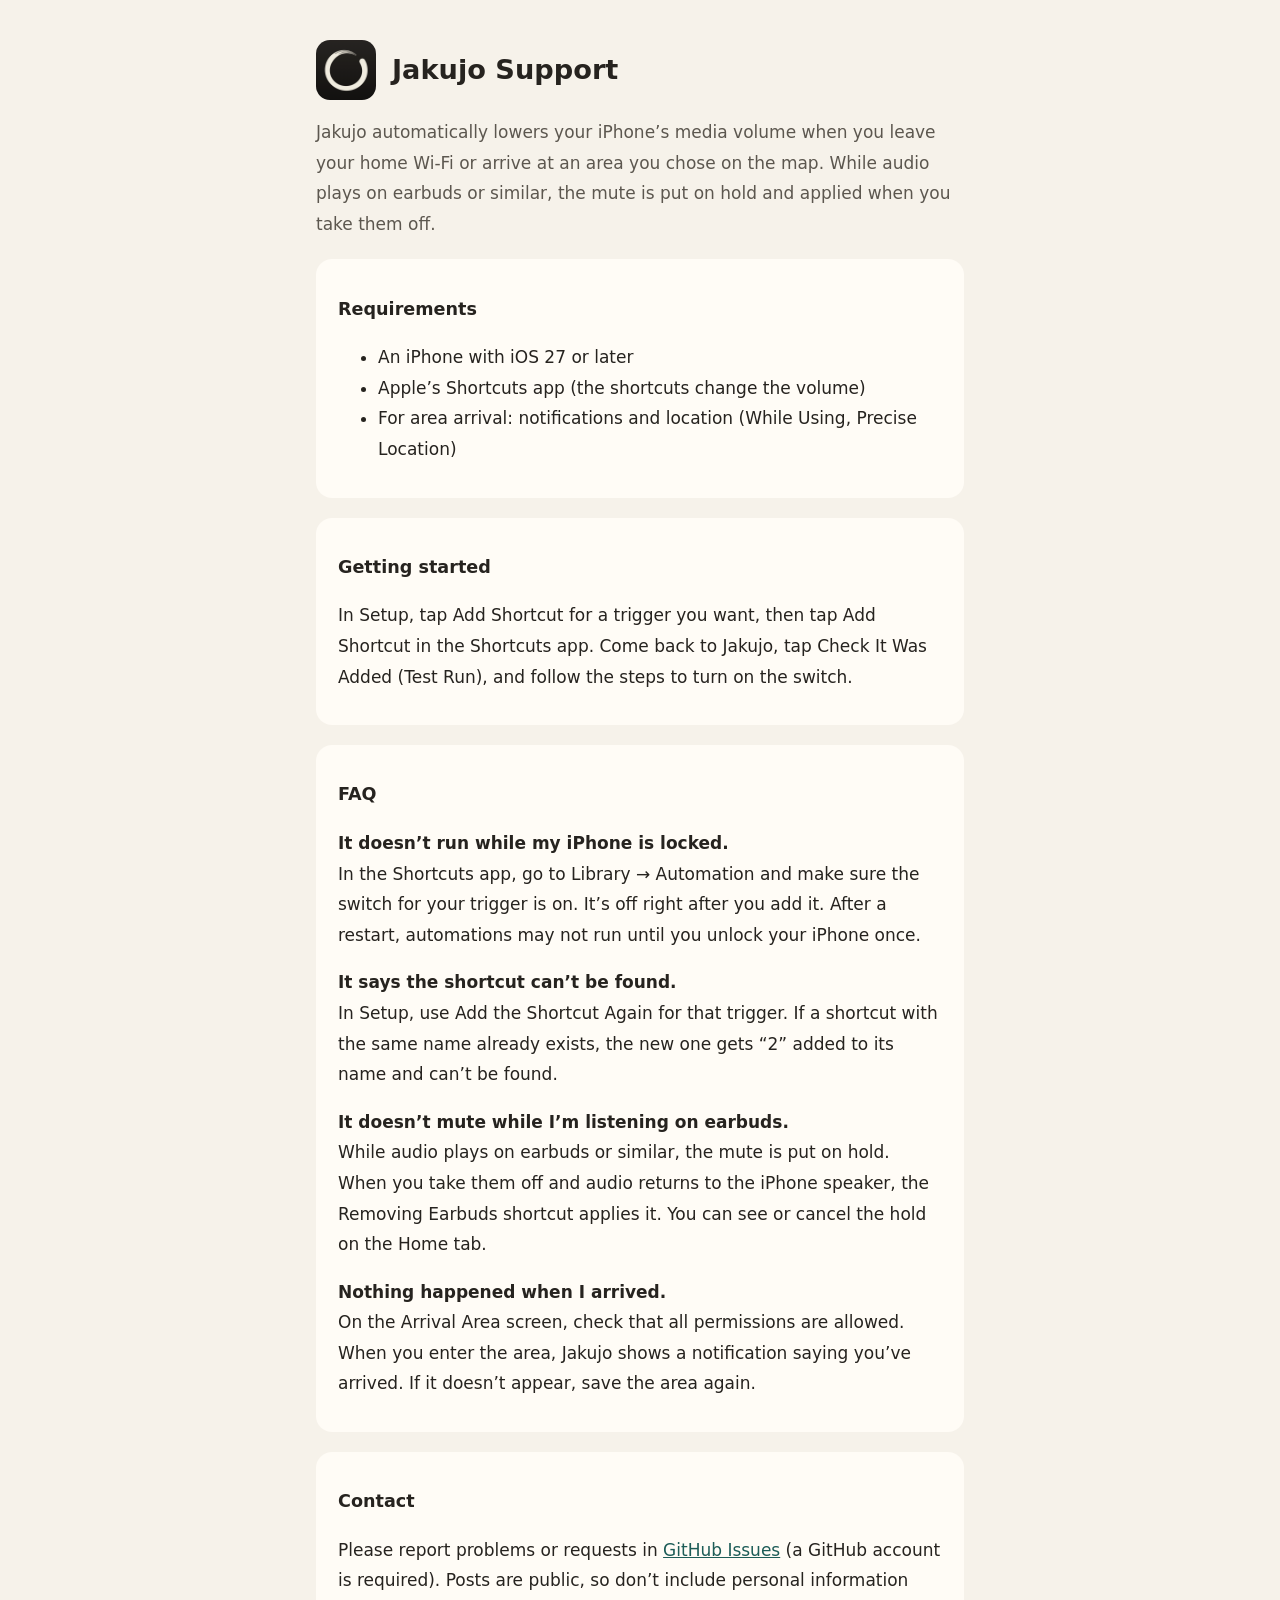
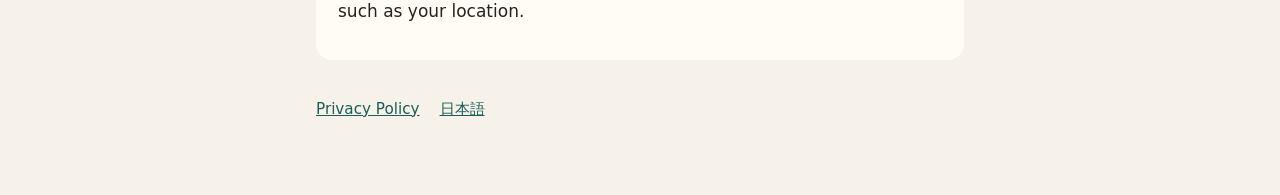
==== en/index.html @ 19433f56 "寂静 / Jakujo に改名し、日英のページにする Co-Authored-By: Claude Opus 5.5 <noreply@anthropic.com>" ====
<!doctype html>
<html lang="en">
<head>
<meta charset="utf-8">
<meta name="viewport" content="width=device-width, initial-scale=1">
<title>Jakujo Support</title>
<link rel="stylesheet" href="../style.css">
<link rel="alternate" hreflang="ja" href="../">
</head>
<body>
<main>
<header><img src="../icon.png" alt=""><h1>Jakujo Support</h1></header>
<p class="lead">Jakujo automatically lowers your iPhone’s media volume when you leave your home Wi-Fi or arrive at an area you chose on the map. While audio plays on earbuds or similar, the mute is put on hold and applied when you take them off.</p>

<section>
<h2>Requirements</h2>
<ul>
<li>An iPhone with iOS 27 or later</li>
<li>Apple’s Shortcuts app (the shortcuts change the volume)</li>
<li>For area arrival: notifications and location (While Using, Precise Location)</li>
</ul>
</section>

<section>
<h2>Getting started</h2>
<p>In Setup, tap Add Shortcut for a trigger you want, then tap Add Shortcut in the Shortcuts app. Come back to Jakujo, tap Check It Was Added (Test Run), and follow the steps to turn on the switch.</p>
</section>

<section>
<h2>FAQ</h2>
<p><b>It doesn’t run while my iPhone is locked.</b><br>In the Shortcuts app, go to Library → Automation and make sure the switch for your trigger is on. It’s off right after you add it. After a restart, automations may not run until you unlock your iPhone once.</p>
<p><b>It says the shortcut can’t be found.</b><br>In Setup, use Add the Shortcut Again for that trigger. If a shortcut with the same name already exists, the new one gets “2” added to its name and can’t be found.</p>
<p><b>It doesn’t mute while I’m listening on earbuds.</b><br>While audio plays on earbuds or similar, the mute is put on hold. When you take them off and audio returns to the iPhone speaker, the Removing Earbuds shortcut applies it. You can see or cancel the hold on the Home tab.</p>
<p><b>Nothing happened when I arrived.</b><br>On the Arrival Area screen, check that all permissions are allowed. When you enter the area, Jakujo shows a notification saying you’ve arrived. If it doesn’t appear, save the area again.</p>
</section>

<section>
<h2>Contact</h2>
<p>Please report problems or requests in <a href="https://github.com/kyamada1928/jakujo/issues">GitHub Issues</a> (a GitHub account is required). Posts are public, so don’t include personal information such as your location.</p>
</section>

<nav><a href="privacy.html">Privacy Policy</a><a href="../" hreflang="ja">日本語</a></nav>
</main>
</body>
</html>
---- style.css ----
:root { --bg: #f6f2ea; --surface: #fffcf6; --fg: #26231f; --muted: #5c574f; --accent: #1d5c57; }
@media (prefers-color-scheme: dark) { :root { --bg: #151413; --surface: #211f1d; --fg: #ece7dd; --muted: #b4ada2; --accent: #7cc0b6; } }
* { box-sizing: border-box; }
body { margin: 0; background: var(--bg); color: var(--fg); font: 17px/1.8 -apple-system, "Hiragino Sans", "Noto Sans JP", system-ui, sans-serif; }
main { max-width: 680px; margin: 0 auto; padding: 40px 16px 72px; }
header { display: flex; align-items: center; gap: 16px; margin-bottom: 12px; }
header img { width: 60px; height: 60px; border-radius: 14px; }
h1 { font-size: 1.7rem; margin: 0; font-weight: 600; }
:lang(ja) h1 { font-family: "Hiragino Mincho ProN", "Yu Mincho", "Noto Serif JP", serif; letter-spacing: .04em; }
h2 { font-size: 1.1rem; margin: 1.6em 0 .4em; }
section { background: var(--surface); border-radius: 16px; padding: 6px 22px 16px; margin-top: 20px; }
a { color: var(--accent); }
nav { margin-top: 36px; font-size: .95rem; display: flex; gap: 20px; flex-wrap: wrap; }
.lead { color: var(--muted); }
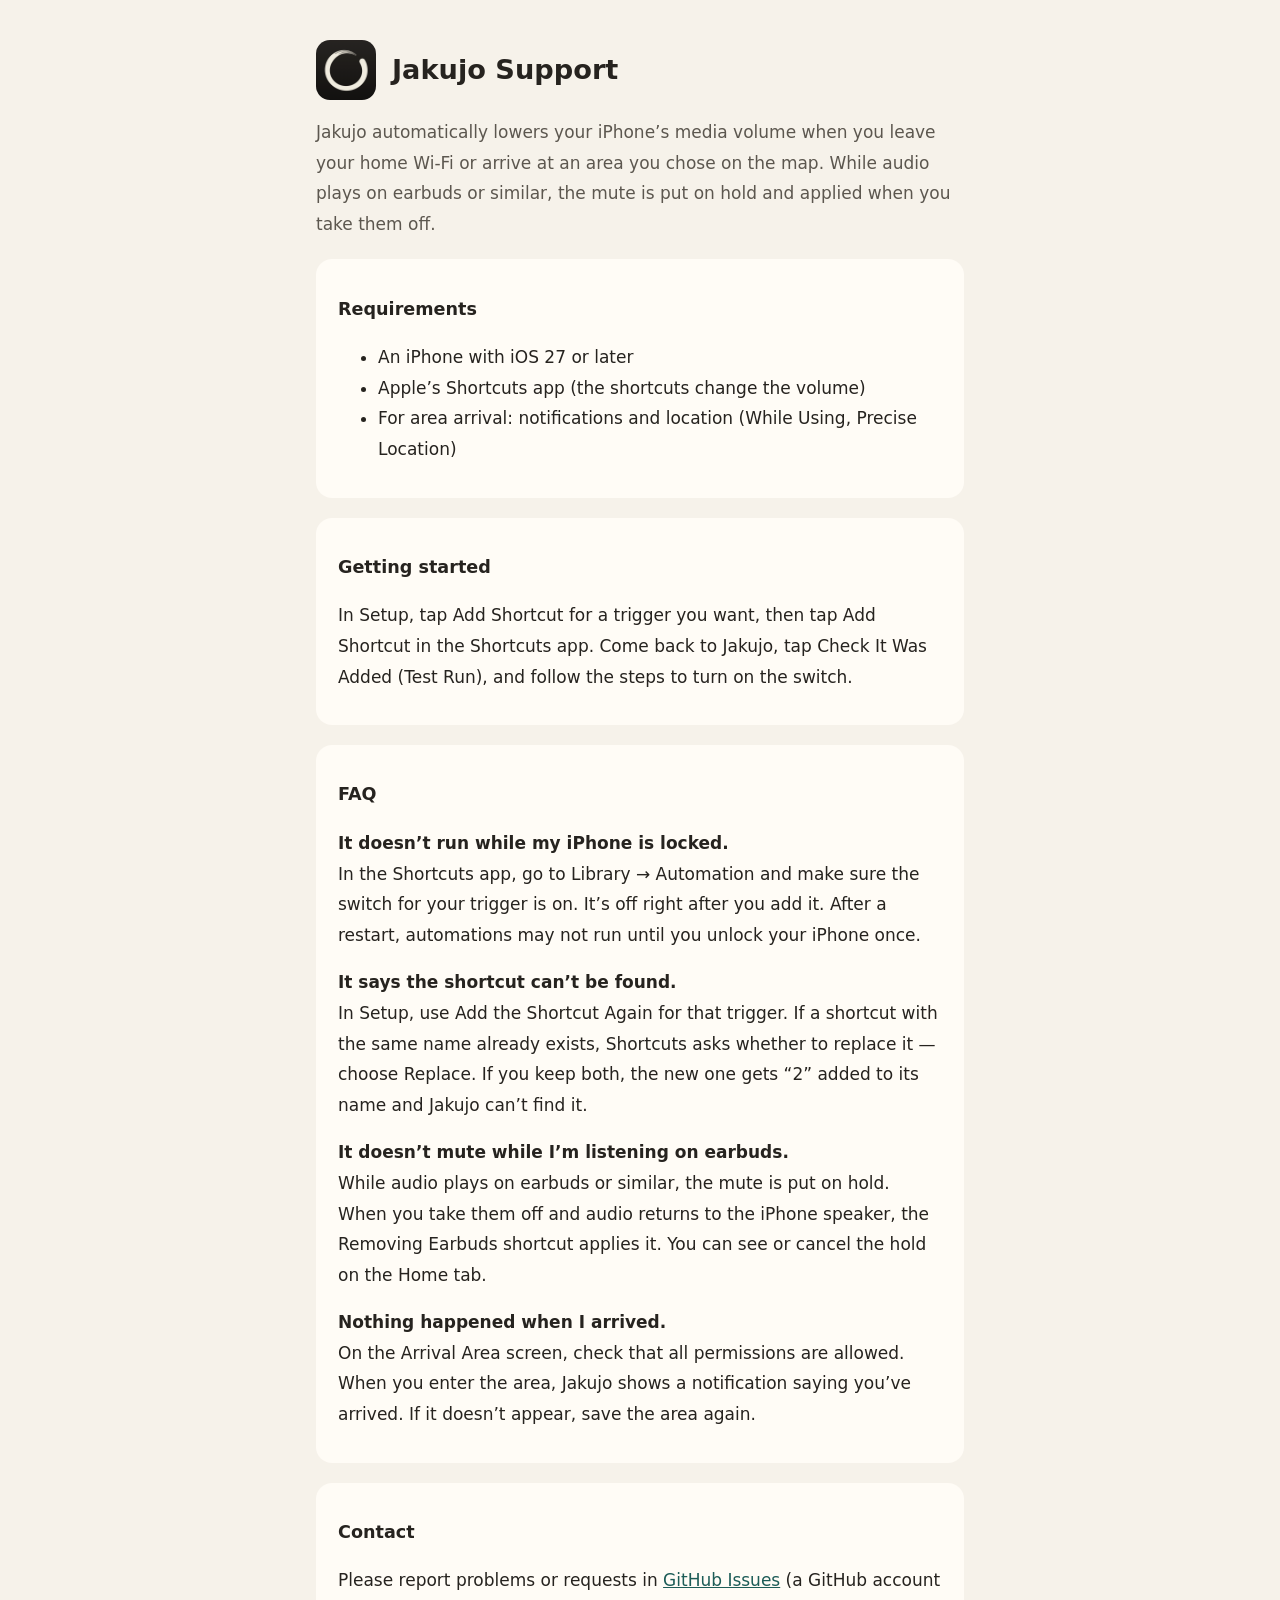
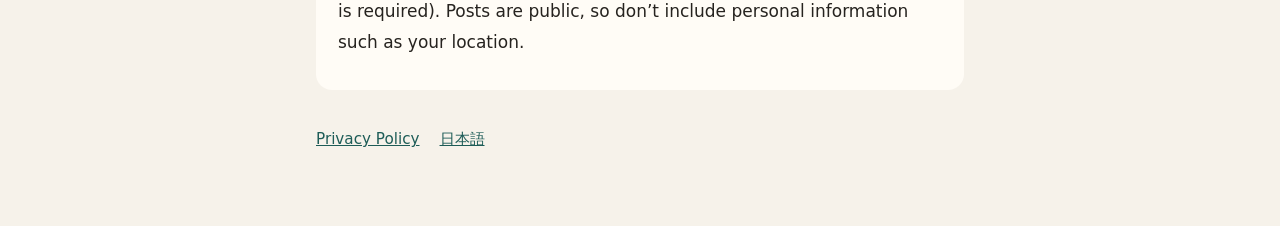
==== commit 02f98d03: "同名のショートカットがあるときの案内を直す Co-Authored-By: Claude Opus 5.5 <noreply@anthropic.com>" ====
--- a/en/index.html
+++ b/en/index.html
@@ -29,7 +29,7 @@
 <section>
 <h2>FAQ</h2>
 <p><b>It doesn’t run while my iPhone is locked.</b><br>In the Shortcuts app, go to Library → Automation and make sure the switch for your trigger is on. It’s off right after you add it. After a restart, automations may not run until you unlock your iPhone once.</p>
-<p><b>It says the shortcut can’t be found.</b><br>In Setup, use Add the Shortcut Again for that trigger. If a shortcut with the same name already exists, the new one gets “2” added to its name and can’t be found.</p>
+<p><b>It says the shortcut can’t be found.</b><br>In Setup, use Add the Shortcut Again for that trigger. If a shortcut with the same name already exists, Shortcuts asks whether to replace it — choose Replace. If you keep both, the new one gets “2” added to its name and Jakujo can’t find it.</p>
 <p><b>It doesn’t mute while I’m listening on earbuds.</b><br>While audio plays on earbuds or similar, the mute is put on hold. When you take them off and audio returns to the iPhone speaker, the Removing Earbuds shortcut applies it. You can see or cancel the hold on the Home tab.</p>
 <p><b>Nothing happened when I arrived.</b><br>On the Arrival Area screen, check that all permissions are allowed. When you enter the area, Jakujo shows a notification saying you’ve arrived. If it doesn’t appear, save the area again.</p>
 </section>
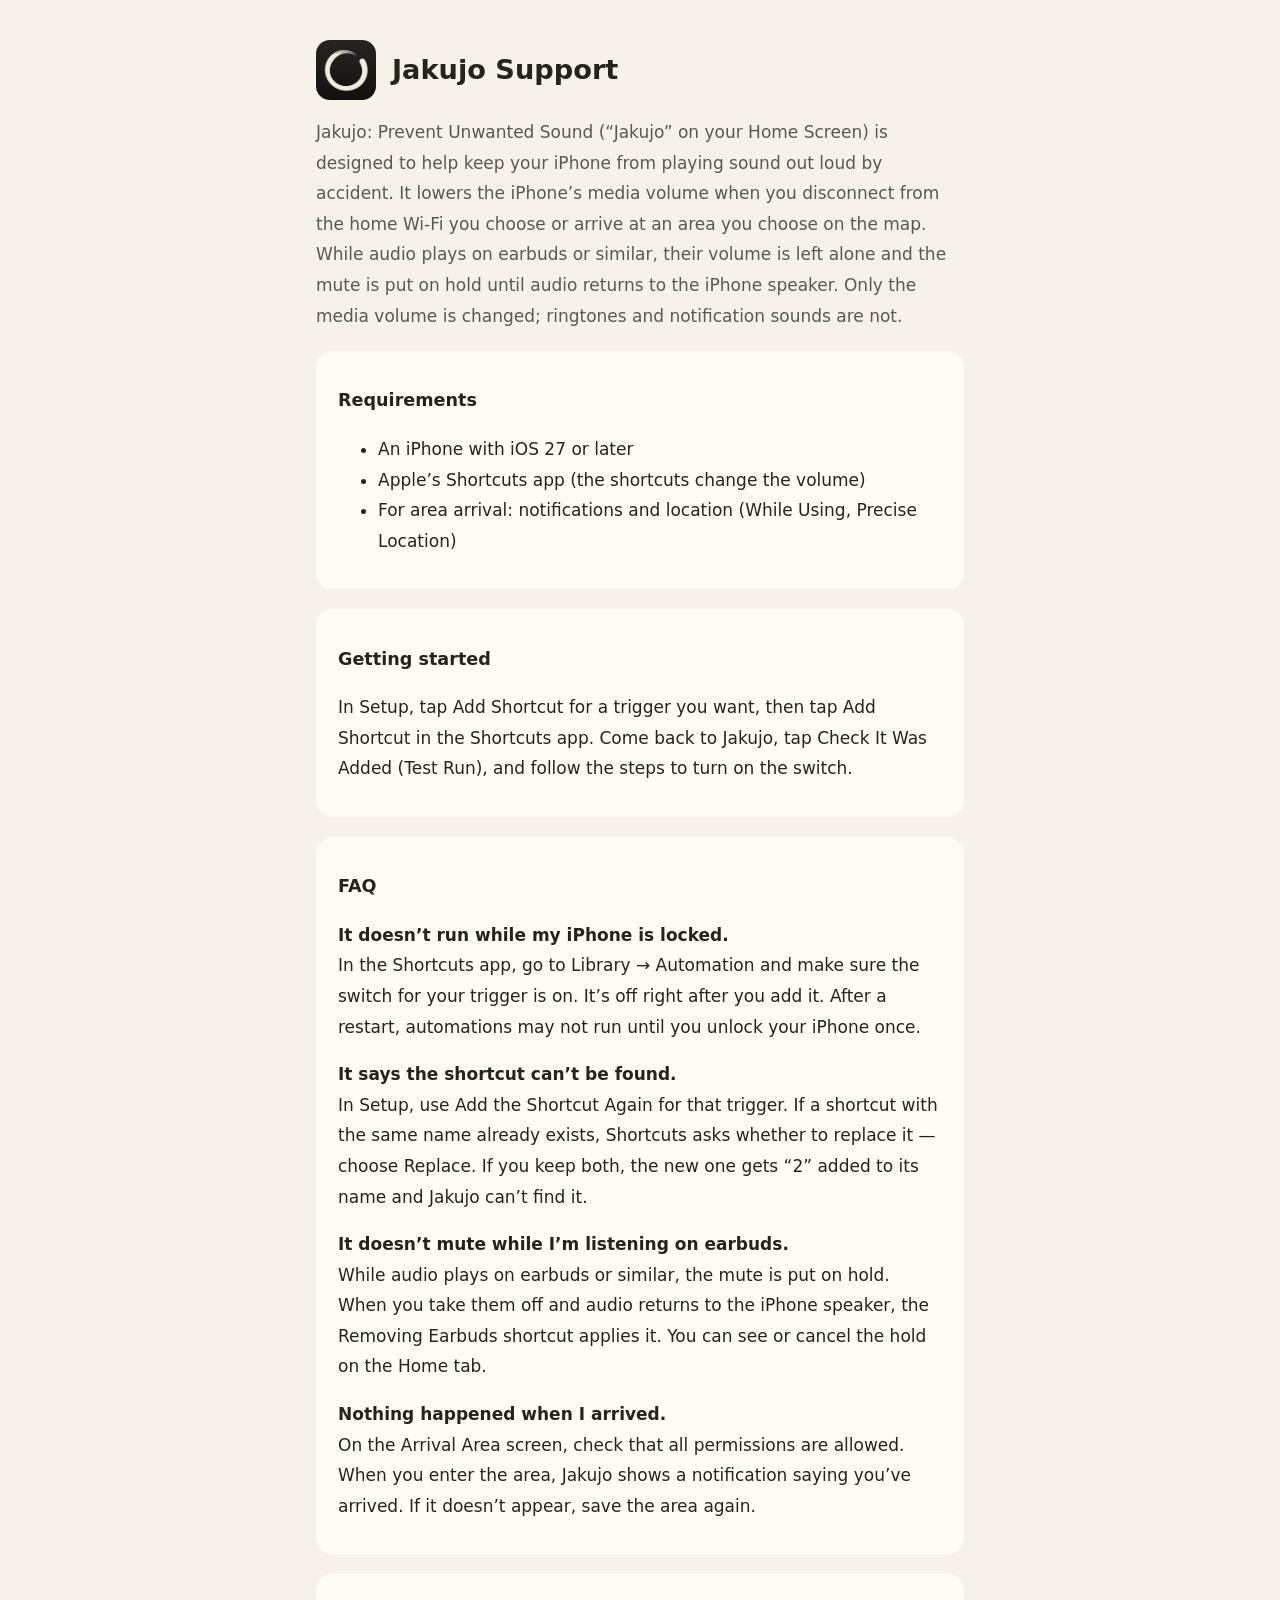
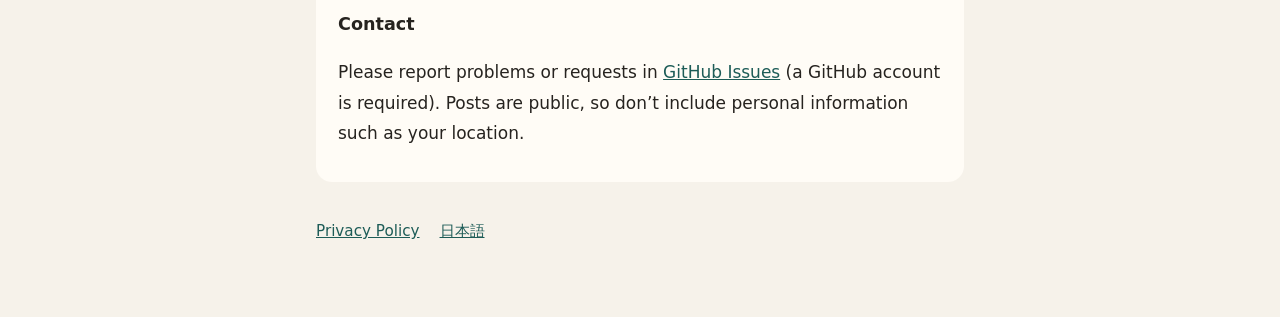
==== commit 93a2be70: "確定名称（寂静 - スマホの音漏れ対策 / Jakujo: Prevent Unwanted Sound）に揃える Co-Authored-By: Claude Opus 5.5 <noreply@a" ====
--- a/en/index.html
+++ b/en/index.html
@@ -3,14 +3,14 @@
 <head>
 <meta charset="utf-8">
 <meta name="viewport" content="width=device-width, initial-scale=1">
-<title>Jakujo Support</title>
+<title>Jakujo: Prevent Unwanted Sound — Support</title>
 <link rel="stylesheet" href="../style.css">
 <link rel="alternate" hreflang="ja" href="../">
 </head>
 <body>
 <main>
 <header><img src="../icon.png" alt=""><h1>Jakujo Support</h1></header>
-<p class="lead">Jakujo automatically lowers your iPhone’s media volume when you leave your home Wi-Fi or arrive at an area you chose on the map. While audio plays on earbuds or similar, the mute is put on hold and applied when you take them off.</p>
+<p class="lead">Jakujo: Prevent Unwanted Sound (“Jakujo” on your Home Screen) is designed to help keep your iPhone from playing sound out loud by accident. It lowers the iPhone’s media volume when you disconnect from the home Wi-Fi you choose or arrive at an area you choose on the map. While audio plays on earbuds or similar, their volume is left alone and the mute is put on hold until audio returns to the iPhone speaker. Only the media volume is changed; ringtones and notification sounds are not.</p>
 
 <section>
 <h2>Requirements</h2>
